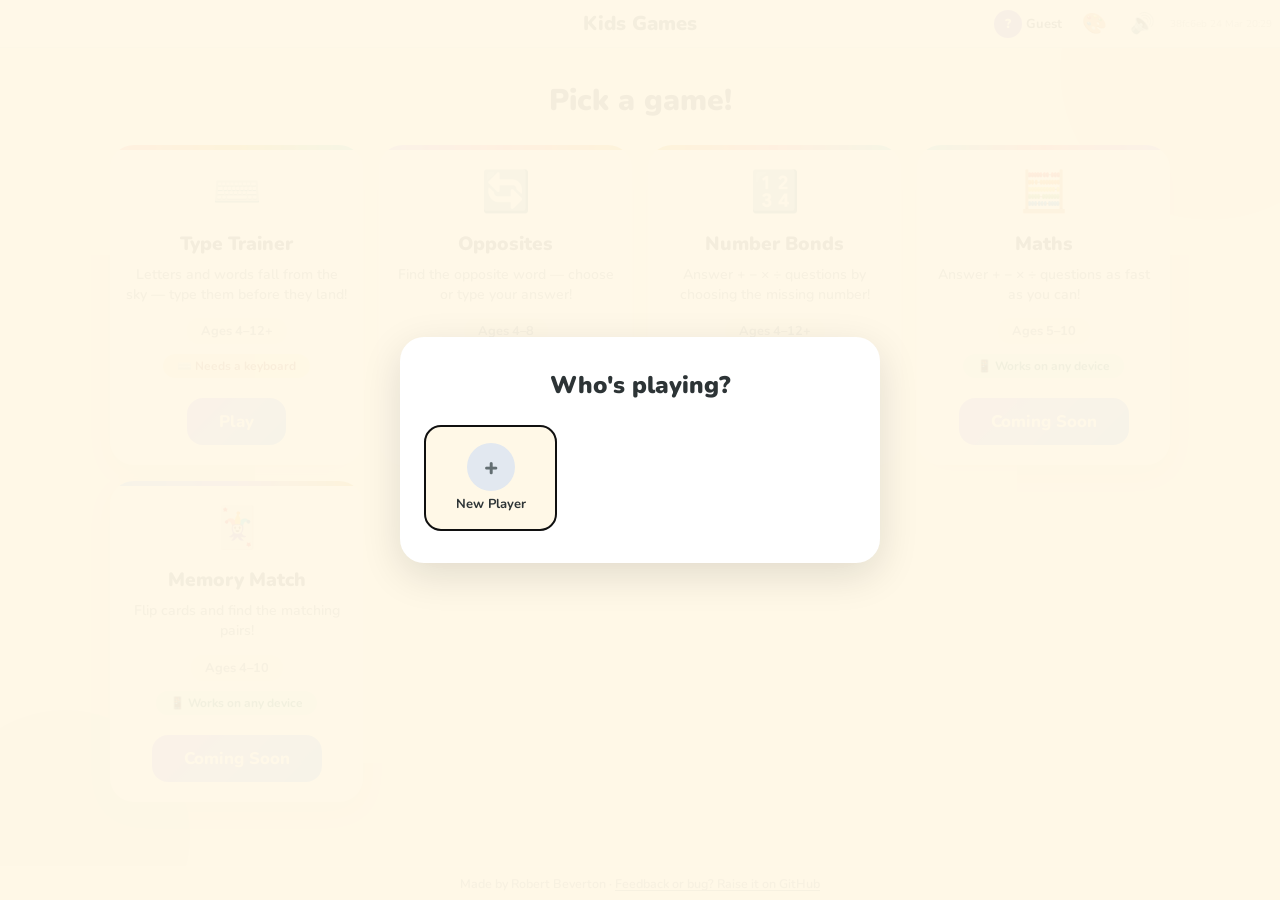
==== docs/index.html @ 6c016159 "fix(number-bonds): stretch game screen children to full width so question is centred" ====
<!DOCTYPE html>
<html lang="en" data-theme="colourful-light">
<head>
<meta charset="UTF-8">
<meta name="viewport" content="width=device-width, initial-scale=1.0">
<title>Kids Games</title>
<link rel="icon" href="data:image/svg+xml,<svg xmlns='http://www.w3.org/2000/svg' viewBox='0 0 100 100'><text y='.9em' font-size='90'>🎮</text></svg>">
<meta property="og:title" content="Kids Games">
<meta property="og:description" content="Fun, free, ad-free educational games for kids">
<meta property="og:type" content="website">
<link rel="preconnect" href="https://fonts.googleapis.com">
<link rel="preconnect" href="https://fonts.gstatic.com" crossorigin>
<link href="https://fonts.googleapis.com/css2?family=Nunito:wght@400;600;700;800;900&display=swap" rel="stylesheet">
<style>
/* shared/tokens.css — Design tokens for Kids Games hub
   Two themes: colourful-light, colourful-dark
   Set via data-theme attribute on <html> */

/* === Base Tokens (theme-agnostic) === */
:root {
  /* Typography */
  --font-family: 'Nunito', -apple-system, BlinkMacSystemFont, 'Segoe UI', Roboto, sans-serif;
  --font-mono: 'SF Mono', 'Cascadia Code', 'Consolas', monospace;

  /* Spacing scale */
  --space-xs: 4px;
  --space-sm: 8px;
  --space-md: 16px;
  --space-lg: 24px;
  --space-xl: 32px;
  --space-2xl: 48px;
  --space-3xl: 64px;  /* Oversized touch targets for young children */

  /* Border radius */
  --radius-sm: 4px;
  --radius-md: 8px;
  --radius-lg: 12px;
  --radius-xl: 16px;
  --radius-2xl: 24px;
  --radius-full: 9999px;

  /* Font sizes */
  --text-xs: 11px;   /* Admin/hint text only — not readable by ages 4-5 */
  --text-sm: 13px;   /* Secondary text — not reliable for pre-readers */
  --text-base: 16px;
  --text-lg: 20px;
  --text-xl: 24px;
  --text-2xl: 30px;
  --text-3xl: 36px;

  /* Transitions */
  --transition-fast: 150ms ease;
  --transition-normal: 300ms ease;

  /* === Usage Guide ===
     --bg:         Main page background
     --bg-surface: Elevated surfaces (cards, panels, modals)
     --bg-game:    Game play area (canvas container)
     --bg-overlay: Semi-transparent overlay behind modals

     Accent colours are for backgrounds, borders, and decorative fills.
     NOT safe as text colour on light themes — use --text-primary/secondary.
     On dark themes, all accents pass AA as text.
     Always pair colour feedback with animation/shape cues.

     --text-xs/--text-sm: Not readable by ages 4-5. Use --text-base+ for
     any content young children need to read.
  */

  /* TODO Phase 4: @media (prefers-contrast: more) overrides */

  /* Theme swatch colours — static, not theme-dependent (used by shell.css to preview each theme) */
  --swatch-colourful-light-bg: #FFF8E7;
  --swatch-colourful-light-border: #FF6B6B;
  --swatch-colourful-dark-bg: #1A1520;
  --swatch-colourful-dark-border: #C4A8FF;
}

/* === Colourful Light === */
:root[data-theme="colourful-light"] {
  /* Backgrounds */
  --bg: #FFF8E7;
  --bg-surface: #FFFFFF;
  --bg-game: #FFFFFF;
  --bg-overlay: rgba(255, 248, 231, 0.95);

  /* Text */
  --text-primary: #2D3436;
  --text-secondary: #636E72;
  --text-muted: #6E6E7E;       /* Darkened from #8A8A9A — 4.9:1 on white, 4.6:1 on cream */

  /* Borders */
  --border: #E2E8F0;
  --border-light: #EEEEEA;

  /* Shadows */
  --shadow: 0 8px 30px rgba(0,0,0,0.08);
  --shadow-lg: 0 12px 40px rgba(0,0,0,0.12);

  /* Accent colours — for backgrounds/borders/decorative use, NOT as text on light bg */
  --accent-primary: #FF6B6B;
  --accent-secondary: #4ECDC4;
  --accent-tertiary: #D4A300;   /* Darkened from #FFE66D — visible on cream (3.8:1) */
  --accent-purple: #A78BFA;
  --accent-warm: #FB923C;
  --accent-pink: #F472B6;
  --accent-blue: #60A5FA;

  /* Feedback */
  --success-bg: #D1FAE5;
  --success-text: #065F46;
  --error-bg: #FEE2E2;
  --error-text: #B91C1C;       /* Darkened from #DC2626 — 5.3:1 on error-bg */
  --warning-bg: #FEF3C7;
  --warning-text: #92400E;

  /* Buttons — MUST be solid colours, not gradients.
     Colourful gradient applied in component CSS via background: linear-gradient() */
  --btn-primary-bg: #7C5FE0;   /* Solid purple — used for border-color, outline, etc. */
  --btn-primary-text: #FFFFFF;  /* 4.8:1 on #7C5FE0 */
  --btn-primary-hover: #6A4FCC;
  --btn-secondary-bg: transparent;
  --btn-secondary-text: #2D3436;
  --btn-secondary-border: #E2E8F0;
  --btn-secondary-hover: #F5F5F0;

  /* HUD / Shell bar */
  --hud-bg: #FFFFFF;
  --hud-text: #2D3436;
  --hud-accent: #7C5FE0;       /* Darkened from #A78BFA — 4.6:1 on white */
}

/* === Colourful Dark === */
:root[data-theme="colourful-dark"] {
  /* Backgrounds */
  --bg: #1A1520;
  --bg-surface: #251E2C;
  --bg-game: #1A1520;
  --bg-overlay: rgba(26, 21, 32, 0.95);

  /* Text */
  --text-primary: #F0ECF4;
  --text-secondary: #BDB4C8;
  --text-muted: #9590A5;       /* Lightened from #8A8098 — 4.8:1 on surface */

  /* Borders */
  --border: #3A3244;
  --border-light: #2E2838;

  /* Shadows */
  --shadow: 0 8px 30px rgba(0,0,0,0.25);
  --shadow-lg: 0 12px 40px rgba(0,0,0,0.35);

  /* Accent colours (brighter for dark bg contrast) — all pass 7:1+ on dark bg */
  --accent-primary: #FF8A8A;
  --accent-secondary: #6EE7D8;
  --accent-tertiary: #F5DC78;   /* Slightly desaturated from #FFE66D — reduces halation */
  --accent-purple: #C4A8FF;
  --accent-warm: #FFB06A;
  --accent-pink: #F9A8D4;
  --accent-blue: #80B4FF;

  /* Feedback */
  --success-bg: rgba(52, 211, 153, 0.15);
  --success-text: #6EE7B7;
  --error-bg: rgba(255, 107, 107, 0.15);
  --error-text: #FF8A8A;
  --warning-bg: rgba(255, 230, 109, 0.15);
  --warning-text: #F5DC78;

  /* Buttons — solid colours only */
  --btn-primary-bg: #C4A8FF;
  --btn-primary-text: #1A1520;
  --btn-primary-hover: #A888EE;
  --btn-secondary-bg: transparent;
  --btn-secondary-text: #F0ECF4;
  --btn-secondary-border: #3A3244;
  --btn-secondary-hover: #2E2838;

  /* HUD / Shell bar */
  --hud-bg: #251E2C;
  --hud-text: #F0ECF4;
  --hud-accent: #C4A8FF;
}

/* === Reduced Motion === */
@media (prefers-reduced-motion: reduce) {
  *, *::before, *::after {
    animation: none !important;
    transition: none !important;
  }
}
/* shared/shell.css — Shell bar styles
   Uses kg- prefix on all class names to avoid conflicts with game CSS.
   All colours reference shared design tokens (var(--*)). */

/* Enforce [hidden] — author display rules (e.g. display:flex) override the
   user-agent's [hidden]{display:none}, so we must re-apply it explicitly. */
[hidden] { display: none !important; }

/* === Shell Bar === */
.kg-shell {
  position: fixed;
  top: 0;
  left: 0;
  right: 0;
  height: 48px;
  background: var(--hud-bg);
  border-bottom: 1px solid var(--border);
  display: flex;
  align-items: center;
  gap: var(--space-xs);
  padding: 0 var(--space-sm);
  z-index: 1000;
  font-family: var(--font-family);
}

/* Body offset — games/hub must add this so content isn't hidden under bar */
body {
  padding-top: 56px;
}

.kg-shell__btn {
  display: flex;
  align-items: center;
  gap: var(--space-xs);
  padding: var(--space-xs) var(--space-sm);
  min-height: 44px;
  min-width: 44px;
  background: none;
  border: none;
  border-radius: var(--radius-md);
  cursor: pointer;
  color: var(--hud-text);
  font-family: var(--font-family);
  font-size: var(--text-sm);
  font-weight: 700;
  transition: background var(--transition-fast);
  white-space: nowrap;
}

.kg-shell__btn:hover {
  background: var(--border);
}

.kg-shell__btn:focus-visible {
  outline: 2px solid var(--hud-accent);
  outline-offset: 2px;
}

.kg-shell__icon {
  font-size: var(--text-lg);
  line-height: 1;
}

.kg-shell__label {
  font-size: var(--text-sm);
  color: var(--hud-text);
}

.kg-shell__title {
  position: absolute;
  left: 50%;
  transform: translateX(-50%);
  font-size: var(--text-lg);
  font-weight: 900;
  color: var(--hud-text);
  white-space: nowrap;
  pointer-events: auto;
}

.kg-shell__home {
  text-decoration: none;
  border-radius: var(--radius-md);
  padding: 2px 8px;
  transition: background var(--transition-fast);
}

.kg-shell__home:hover {
  background: var(--border);
}

.kg-shell__spacer {
  flex: 1;
}

.kg-shell__version {
  font-size: 10px;
  font-family: var(--font-family);
  color: var(--hud-text);
  opacity: 0.35;
  white-space: nowrap;
  user-select: none;
}

.kg-shell__avatar {
  display: inline-flex;
  align-items: center;
  justify-content: center;
  width: 28px;
  height: 28px;
  border-radius: var(--radius-full);
  background: var(--hud-accent);
  color: var(--hud-bg);
  font-weight: 900;
  font-size: var(--text-sm);
}

/* === Games Dropdown === */
.kg-shell__games-wrap {
  position: relative;
}

.kg-games-dropdown {
  position: absolute;
  top: calc(100% + 4px);
  left: 0;
  background: var(--bg-surface);
  border: 1px solid var(--border);
  border-radius: var(--radius-lg);
  box-shadow: var(--shadow-lg);
  min-width: 180px;
  z-index: 1001;
  overflow: hidden;
}

.kg-game-link {
  display: flex;
  align-items: center;
  gap: var(--space-sm);
  padding: var(--space-sm) var(--space-md);
  color: var(--text-primary);
  text-decoration: none;
  font-family: var(--font-family);
  font-size: var(--text-base);
  font-weight: 700;
  transition: background var(--transition-fast);
  min-height: 44px;
}

.kg-game-link:hover {
  background: var(--border);
}

.kg-game-link__icon {
  font-size: var(--text-xl);
}

/* === Theme Dropdown === */
.kg-theme-dropdown {
  position: fixed;
  top: 52px;
  right: var(--space-sm);
  background: var(--bg-surface);
  border: 1px solid var(--border);
  border-radius: var(--radius-lg);
  box-shadow: var(--shadow-lg);
  min-width: 180px;
  z-index: 1001;
  overflow: hidden;
}

.kg-theme-option {
  display: flex;
  align-items: center;
  gap: var(--space-sm);
  width: 100%;
  padding: var(--space-sm) var(--space-md);
  background: none;
  border: none;
  cursor: pointer;
  color: var(--text-primary);
  font-family: var(--font-family);
  font-size: var(--text-base);
  font-weight: 700;
  text-align: left;
  transition: background var(--transition-fast);
  min-height: 44px;
}

.kg-theme-option:hover,
.kg-theme-option.active {
  background: var(--border);
}

.kg-theme-swatch {
  display: inline-block;
  width: 20px;
  height: 20px;
  border-radius: var(--radius-full);
  border: 2px solid var(--border);
  flex-shrink: 0;
}

.kg-theme-swatch--colourful-light { background: var(--swatch-colourful-light-bg); border-color: var(--swatch-colourful-light-border); }
.kg-theme-swatch--colourful-dark  { background: var(--swatch-colourful-dark-bg);  border-color: var(--swatch-colourful-dark-border); }

/* === Overlays === */
.kg-overlay {
  position: fixed;
  inset: 0;
  background: var(--bg-overlay);
  z-index: 1100;
  display: flex;
  align-items: center;
  justify-content: center;
  padding: var(--space-lg);
}

.kg-overlay__content {
  background: var(--bg-surface);
  border-radius: var(--radius-2xl);
  padding: var(--space-xl) var(--space-lg);
  box-shadow: var(--shadow-lg);
  width: 100%;
  max-width: 480px;
  max-height: calc(100vh - var(--space-2xl));
  overflow-y: auto;
}

.kg-overlay__heading {
  font-size: var(--text-xl);
  font-weight: 900;
  color: var(--text-primary);
  margin-bottom: var(--space-lg);
  text-align: center;
}

/* === Player Grid === */
.kg-player-grid {
  display: grid;
  grid-template-columns: repeat(auto-fill, minmax(120px, 1fr));
  gap: var(--space-md);
}

.kg-player-card {
  display: flex;
  flex-direction: column;
  align-items: center;
  gap: var(--space-xs);
  padding: var(--space-md) var(--space-sm);
  background: var(--bg);
  border: 2px solid var(--border);
  border-radius: var(--radius-xl);
  cursor: pointer;
  min-height: 44px;
  font-family: var(--font-family);
  transition: transform var(--transition-fast), box-shadow var(--transition-fast);
}

.kg-player-card:hover {
  transform: translateY(-2px);
  box-shadow: var(--shadow);
}

.kg-player-card--add {
  border-style: dashed;
  color: var(--text-secondary);
}

.kg-player-card__avatar {
  display: flex;
  align-items: center;
  justify-content: center;
  width: 48px;
  height: 48px;
  border-radius: var(--radius-full);
  background: var(--accent-purple);
  color: var(--bg-surface);
  font-size: var(--text-xl);
  font-weight: 900;
}

.kg-player-card--add .kg-player-card__avatar {
  background: var(--border);
  color: var(--text-secondary);
}

.kg-player-card__name {
  font-size: var(--text-sm);
  font-weight: 700;
  color: var(--text-primary);
  text-align: center;
  max-width: 100%;
  overflow: hidden;
  text-overflow: ellipsis;
  white-space: nowrap;
}

.kg-player-card__bracket {
  font-size: var(--text-xs);
  color: var(--text-muted);
}

/* === Add Player Form === */
.kg-form-label {
  display: block;
  font-size: var(--text-sm);
  font-weight: 700;
  color: var(--text-secondary);
  margin-bottom: var(--space-xs);
  font-family: var(--font-family);
}

.kg-form-input {
  display: block;
  width: 100%;
  padding: var(--space-sm) var(--space-md);
  border: 2px solid var(--border);
  border-radius: var(--radius-lg);
  font-family: var(--font-family);
  font-size: var(--text-base);
  font-weight: 600;
  color: var(--text-primary);
  background: var(--bg);
  margin-bottom: var(--space-md);
  box-sizing: border-box;
  min-height: 44px;
  transition: border-color var(--transition-fast);
}

.kg-form-input:focus {
  outline: none;
  border-color: var(--hud-accent);
}

.kg-form-fieldset {
  border: none;
  padding: 0;
  margin: 0 0 var(--space-md) 0;
}

.kg-age-toggle {
  display: flex;
  gap: var(--space-xs);
  margin-bottom: var(--space-md);
}

.kg-age-tab {
  flex: 1;
  padding: var(--space-xs) var(--space-sm);
  border: 2px solid var(--border);
  border-radius: var(--radius-lg);
  background: none;
  cursor: pointer;
  font-family: var(--font-family);
  font-size: var(--text-sm);
  font-weight: 700;
  color: var(--text-secondary);
  min-height: 44px;
  transition: all var(--transition-fast);
}

.kg-age-tab.active {
  background: var(--hud-accent);
  border-color: var(--hud-accent);
  color: var(--bg-surface);
}

.kg-form-field {
  margin-bottom: var(--space-sm);
}

.kg-form-actions {
  display: flex;
  gap: var(--space-sm);
  margin-top: var(--space-md);
}

/* === Buttons === */
.kg-btn {
  display: inline-flex;
  align-items: center;
  justify-content: center;
  padding: var(--space-sm) var(--space-lg);
  border-radius: var(--radius-xl);
  font-family: var(--font-family);
  font-size: var(--text-base);
  font-weight: 800;
  cursor: pointer;
  min-height: 48px;
  transition: all var(--transition-fast);
  border: 2px solid transparent;
}

.kg-btn--primary {
  background: var(--btn-primary-bg);
  color: var(--btn-primary-text);
  border-color: var(--btn-primary-bg);
  flex: 1;
}

.kg-btn--primary:hover:not(:disabled) {
  background: var(--btn-primary-hover);
  border-color: var(--btn-primary-hover);
}

.kg-btn--primary:disabled {
  opacity: 0.5;
  cursor: not-allowed;
}

.kg-btn--secondary {
  background: var(--btn-secondary-bg);
  color: var(--btn-secondary-text);
  border-color: var(--btn-secondary-border);
}

.kg-btn--secondary:hover {
  background: var(--btn-secondary-hover);
}

/* === Birthday nudge banner (Phase 4) === */
.kg-nudge-banner {
  width: 100%;
  margin-bottom: var(--space-sm);
  background: var(--warning-bg);
  border-radius: var(--radius-xl);
  padding: var(--space-sm) var(--space-md);
  display: flex;
  align-items: center;
  gap: var(--space-sm);
  font-family: var(--font-family);
  font-weight: 700;
  font-size: var(--text-sm);
  color: var(--text-primary);
  box-sizing: border-box;
}

.kg-nudge-banner__dismiss {
  background: none;
  border: none;
  cursor: pointer;
  font-size: var(--text-lg);
  color: var(--text-secondary);
  margin-left: auto;
  min-height: 44px;
  min-width: 44px;
  display: flex;
  align-items: center;
  justify-content: center;
}

/* === Responsive === */
@media (max-width: 540px) {
  .kg-shell__label {
    display: none;
  }
  .kg-shell__version {
    display: none;
  }
}

@media (max-width: 400px) {
  .kg-shell__title {
    display: none;
  }
  .kg-player-grid {
    grid-template-columns: repeat(2, 1fr);
  }
}
  * { margin: 0; padding: 0; box-sizing: border-box; }

  body {
    font-family: var(--font-family);
    background: var(--bg);
    min-height: 100vh;
    overflow-x: hidden;
    position: relative;
    padding-top: 56px;
  }

  /* Floating background shapes */
  body::before, body::after {
    content: '';
    position: fixed;
    border-radius: 50%;
    z-index: 0;
    opacity: 0.15;
    animation: floaty 8s ease-in-out infinite;
  }
  body::before {
    width: 300px; height: 300px;
    background: var(--accent-primary);
    top: -80px; right: -80px;
  }
  body::after {
    width: 250px; height: 250px;
    background: var(--accent-secondary);
    bottom: -60px; left: -60px;
    animation-delay: -4s;
  }

  @keyframes floaty {
    0%, 100% { transform: translate(0, 0) scale(1); }
    50% { transform: translate(15px, 20px) scale(1.05); }
  }

  .container {
    max-width: 1100px;
    margin: 0 auto;
    padding: 24px 20px 56px;
    position: relative;
    z-index: 1;
  }

  .games-grid {
    display: grid;
    grid-template-columns: repeat(auto-fit, minmax(220px, 1fr));
    gap: var(--space-md);
  }

  .game-card {
    background: var(--bg-surface);
    border-radius: var(--radius-2xl);
    padding: 20px 16px;
    box-shadow: var(--shadow);
    text-align: center;
    text-decoration: none;
    color: var(--text-primary);
    position: relative;
    overflow: hidden;
    transition: transform 0.25s, box-shadow 0.25s;
    display: flex;
    flex-direction: column;
    align-items: center;
    gap: 4px;
  }

  .game-card::before {
    content: '';
    position: absolute;
    top: 0; left: 0; right: 0;
    height: 5px;
  }

  .game-card:hover {
    transform: translateY(-6px);
    box-shadow: var(--shadow-lg);
  }

  .game-card:active {
    transform: translateY(-2px) scale(0.98);
  }

  .game-card.type-trainer::before {
    background: linear-gradient(90deg, var(--accent-primary), var(--accent-tertiary), var(--accent-secondary));
  }

  .game-card.opposites::before {
    background: linear-gradient(90deg, var(--accent-purple), var(--accent-primary), var(--accent-tertiary));
  }

  .game-card.number-bonds::before {
    background: linear-gradient(90deg, var(--accent-tertiary), var(--accent-primary), var(--accent-secondary));
  }

  .game-card.maths::before {
    background: linear-gradient(90deg, var(--accent-secondary), var(--accent-primary), var(--accent-purple));
  }

  .game-card.memory-match::before {
    background: linear-gradient(90deg, var(--accent-blue), var(--accent-purple), var(--accent-tertiary));
  }

  .game-card.coming-soon {
    opacity: 0.7;
    cursor: default;
    pointer-events: none;
  }

  .coming-soon-badge {
    display: inline-block;
    background: var(--bg);
    border-radius: var(--radius-lg);
    padding: 4px 14px;
    font-size: 0.8rem;
    font-weight: 700;
    color: var(--text-secondary);
    margin-bottom: 16px;
  }

  .game-icon {
    font-size: 2.5rem;
    margin-bottom: 8px;
    display: block;
  }

  .game-title {
    font-weight: 900;
    font-size: 1.2rem;
    margin-bottom: 4px;
  }

  .game-desc {
    font-size: 0.88rem;
    color: var(--text-secondary);
    font-weight: 600;
    margin-bottom: 10px;
    line-height: 1.4;
  }

  .game-badge {
    display: inline-block;
    background: var(--bg);
    border-radius: var(--radius-lg);
    padding: 4px 14px;
    font-size: 0.8rem;
    font-weight: 700;
    color: var(--text-secondary);
    margin-bottom: 6px;
  }

  .device-badge {
    display: inline-block;
    border-radius: var(--radius-lg);
    padding: 4px 14px;
    font-size: 0.75rem;
    font-weight: 700;
    margin-bottom: 16px;
  }

  .device-badge.any-device {
    background: var(--success-bg);
    color: var(--success-text);
  }

  .device-badge.keyboard-required {
    background: var(--warning-bg);
    color: var(--warning-text);
  }

  /* On touch-only devices, dim keyboard-required games and reorder grid */
  .touch-device .game-card.needs-keyboard {
    opacity: 0.55;
    order: 1;
  }
  .touch-device .game-card.needs-keyboard:hover {
    opacity: 0.8;
  }
  .touch-device .game-card:not(.needs-keyboard) {
    order: 0;
  }

  .play-btn {
    display: inline-block;
    background: linear-gradient(135deg, var(--accent-purple), var(--accent-blue));
    color: var(--btn-primary-text);
    border-radius: var(--radius-xl);
    padding: 12px 32px;
    font-family: var(--font-family);
    font-weight: 800;
    font-size: 1.05rem;
    transition: box-shadow 0.2s;
  }

  .game-card:hover .play-btn {
    box-shadow: 0 4px 15px rgba(167,139,250,0.3);
  }

  .kg-hub-welcome {
    font-size: var(--text-2xl);
    font-weight: 900;
    color: var(--text-primary);
    text-align: center;
    margin-bottom: var(--space-lg);
  }

  .hub-footer {
    position: fixed;
    bottom: 0; left: 0; right: 0;
    z-index: 10;
    text-align: center;
    padding: 8px 16px;
    font-size: 0.78rem;
    font-weight: 600;
    color: var(--text-secondary);
    background: var(--bg);
    border-top: 1px solid var(--bg-surface);
  }

  .hub-footer a {
    color: var(--text-secondary);
    text-decoration: underline;
    text-underline-offset: 2px;
  }

  .hub-footer a:hover { color: var(--text-primary); }

  @media (max-width: 480px) {
    .game-card { padding: 16px 12px; }
  }
</style>
</head>
<body data-page="hub">
<!-- Kids Games Shell Bar -->
<div id="kg-shell" class="kg-shell" role="banner">
  <!-- Games dropdown -->
  <div class="kg-shell__games-wrap">
    <button id="kg-games-btn" class="kg-shell__btn kg-shell__games-btn" aria-expanded="false" aria-controls="kg-games-dropdown">
      <span class="kg-shell__icon" aria-hidden="true">🎮</span>
      <span class="kg-shell__label">Games</span>
    </button>
    <div id="kg-games-dropdown" class="kg-games-dropdown" hidden>
      <!-- Populated by shell.js -->
    </div>
  </div>

  <!-- Page title — links home -->
  <a id="kg-page-title" class="kg-shell__title kg-shell__home" href="/kids-games/">Kids Games</a>

  <!-- Spacer -->
  <span class="kg-shell__spacer"></span>

  <!-- Player -->
  <button id="kg-player-btn" class="kg-shell__btn kg-shell__player-btn" aria-label="Switch player">
    <span id="kg-player-avatar" class="kg-shell__avatar">?</span>
    <span id="kg-player-name" class="kg-shell__label">Guest</span>
  </button>

  <!-- Theme picker -->
  <button id="kg-theme-btn" class="kg-shell__btn" aria-label="Change theme" aria-expanded="false" aria-controls="kg-theme-dropdown" title="Theme">
    <span id="kg-theme-icon" class="kg-shell__icon" aria-hidden="true">🎨</span>
  </button>

  <!-- Volume -->
  <button id="kg-volume-btn" class="kg-shell__btn" aria-label="Toggle sound" aria-pressed="false" title="Sound">
    <span id="kg-volume-icon" class="kg-shell__icon" aria-hidden="true">🔊</span>
  </button>

  <!-- Build version — injected by build.sh -->
  <span class="kg-shell__version" title="Build version">38fc6eb 24 Mar 20:29</span>
</div>

<!-- Player select overlay -->
<div id="kg-player-overlay" class="kg-overlay" hidden>
  <div class="kg-overlay__content kg-player-select" role="dialog" aria-labelledby="kg-player-heading">
    <h2 id="kg-player-heading" class="kg-overlay__heading">Who's playing?</h2>
    <div id="kg-player-grid" class="kg-player-grid">
      <!-- Player cards + "Add player" card populated by shell.js -->
    </div>
  </div>
</div>

<!-- Add player overlay -->
<div id="kg-addplayer-overlay" class="kg-overlay" hidden>
  <div class="kg-overlay__content kg-addplayer-form" role="dialog" aria-labelledby="kg-addplayer-heading">
    <h2 id="kg-addplayer-heading" class="kg-overlay__heading">New Player</h2>
    <form id="kg-addplayer-form">
      <label class="kg-form-label" for="kg-name-input">Name</label>
      <input id="kg-name-input" class="kg-form-input" type="text" maxlength="20" autocomplete="off" placeholder="Your name" required>

      <fieldset class="kg-form-fieldset">
        <legend class="kg-form-label">How old are you? (optional)</legend>
        <div class="kg-age-toggle" role="tablist">
          <button type="button" class="kg-age-tab active" data-mode="dob" role="tab" aria-selected="true">Date of birth</button>
          <button type="button" class="kg-age-tab" data-mode="age" role="tab" aria-selected="false">Age number</button>
        </div>

        <div id="kg-dob-field" class="kg-form-field" role="tabpanel">
          <label class="kg-form-label" for="kg-dob-input">Date of birth</label>
          <input id="kg-dob-input" class="kg-form-input" type="date">
        </div>

        <div id="kg-age-field" class="kg-form-field" role="tabpanel" hidden>
          <label class="kg-form-label" for="kg-age-input">Age</label>
          <input id="kg-age-input" class="kg-form-input" type="number" min="3" max="99">
        </div>
      </fieldset>

      <div class="kg-form-actions">
        <button type="submit" class="kg-btn kg-btn--primary" id="kg-addplayer-submit" disabled>Let's go!</button>
        <button type="button" class="kg-btn kg-btn--secondary" id="kg-addplayer-cancel">Back</button>
      </div>
    </form>
  </div>
</div>

<!-- Theme picker dropdown -->
<div id="kg-theme-dropdown" class="kg-theme-dropdown" hidden>
  <button class="kg-theme-option" data-theme="colourful-light">
    <span class="kg-theme-swatch kg-theme-swatch--colourful-light"></span>
    Light
  </button>
  <button class="kg-theme-option" data-theme="colourful-dark">
    <span class="kg-theme-swatch kg-theme-swatch--colourful-dark"></span>
    Dark
  </button>
</div>

<div class="container">
  <h1 id="kg-hub-welcome" class="kg-hub-welcome">Pick a game!</h1>

  <div class="games-grid">
    <a href="type-trainer.html" class="game-card type-trainer needs-keyboard">
      <span class="game-icon">⌨️</span>
      <div class="game-title">Type Trainer</div>
      <div class="game-desc">Letters and words fall from the sky — type them before they land!</div>
      <div class="game-badge">Ages 4–12+</div>
      <div class="device-badge keyboard-required">⌨️ Needs a keyboard</div>
      <span class="play-btn">Play</span>
    </a>

    <a href="opposites.html" class="game-card opposites">
      <span class="game-icon">🔄</span>
      <div class="game-title">Opposites</div>
      <div class="game-desc">Find the opposite word — choose or type your answer!</div>
      <div class="game-badge">Ages 4–8</div>
      <div class="device-badge any-device">📱 Works on any device</div>
      <span class="play-btn">Play</span>
    </a>

    <a href="number-bonds.html" class="game-card number-bonds">
      <span class="game-icon">🔢</span>
      <div class="game-title">Number Bonds</div>
      <div class="game-desc">Answer + − × ÷ questions by choosing the missing number!</div>
      <div class="game-badge">Ages 4–12+</div>
      <div class="device-badge any-device">📱 Works on any device</div>
      <span class="play-btn">Play</span>
    </a>

    <a href="maths.html" class="game-card maths">
      <span class="game-icon">🧮</span>
      <div class="game-title">Maths</div>
      <div class="game-desc">Answer + − × ÷ questions as fast as you can!</div>
      <div class="game-badge">Ages 5–10</div>
      <div class="device-badge any-device">📱 Works on any device</div>
      <span class="play-btn">Coming Soon</span>
    </a>

    <a href="memory-match.html" class="game-card memory-match">
      <span class="game-icon">🃏</span>
      <div class="game-title">Memory Match</div>
      <div class="game-desc">Flip cards and find the matching pairs!</div>
      <div class="game-badge">Ages 4–10</div>
      <div class="device-badge any-device">📱 Works on any device</div>
      <span class="play-btn">Coming Soon</span>
    </a>
  </div>
</div>

<footer class="hub-footer">
  Made by Robert Beverton &middot; <a href="https://github.com/RobertBeverton/kids-games/issues/new" target="_blank" rel="noopener">Feedback or bug? Raise it on GitHub</a>
</footer>

  <script>
(function() { 'use strict';
// shared/storage.js — Player profiles and namespaced game data
// NOTE: This file is concatenated INSIDE the shell IIFE by the build script.
// Do NOT wrap in its own IIFE.

const STORAGE_PREFIX = 'kidsgames_';
const PLAYERS_KEY = STORAGE_PREFIX + 'players';
const ACTIVE_KEY = STORAGE_PREFIX + 'activePlayer';

function _read(key) {
  try {
    const raw = localStorage.getItem(key);
    return raw === null ? null : JSON.parse(raw);
  } catch (e) {
    console.error('KidsGames: corrupt data for key', key, e);
    return null;
  }
}

function _write(key, val) {
  try {
    localStorage.setItem(key, JSON.stringify(val));
    return true;
  } catch (e) {
    console.error('KidsGames: storage write failed', key, e);
    return false;
  }
}

// Sanitise player names: letters/numbers/spaces/hyphens/apostrophes, max 20 chars
function sanitiseName(name) {
  return name.replace(/[^\p{L}\p{N} '\-]/gu, '').trim().slice(0, 20);
}

// Escape HTML to prevent injection when inserting into innerHTML
function escapeHtml(str) {
  const el = document.createElement('span');
  el.textContent = str;
  return el.innerHTML;
}

function getAllPlayers() {
  return _read(PLAYERS_KEY) || {};
}

function getPlayer(name) {
  const players = getAllPlayers();
  return players[name] || null;
}

function createPlayer(name, { dob, manualAge }) {
  name = sanitiseName(name);
  if (!name) return false;
  const players = getAllPlayers();
  if (players[name]) return false; // already exists
  players[name] = {
    name: name,
    dob: dob || null,
    manualAge: dob ? null : (manualAge || null),
    theme: getDefaultTheme(),
    createdAt: new Date().toISOString().slice(0, 10)
  };
  // Return the sanitised name on success so callers can look up the right key
  return _write(PLAYERS_KEY, players) ? name : false;
}

function savePlayer(name, data) {
  const players = getAllPlayers();
  if (!players[name]) return;
  players[name] = { ...players[name], ...data };
  _write(PLAYERS_KEY, players);
}

function deletePlayer(name) {
  const players = getAllPlayers();
  delete players[name];
  _write(PLAYERS_KEY, players);
  // Clean up game-specific data — match exact suffix pattern
  const suffix = '_' + name;
  try {
    Object.keys(localStorage).forEach(k => {
      if (k.startsWith(STORAGE_PREFIX) && k.endsWith(suffix) && k !== PLAYERS_KEY && k !== ACTIVE_KEY) {
        localStorage.removeItem(k);
      }
    });
  } catch (e) {
    console.error('KidsGames: failed to clean up game data for player', name, e);
  }
}

function getActivePlayer() {
  const name = _read(ACTIVE_KEY);
  return name ? getPlayer(name) : null;
}

function setActivePlayer(name) {
  _write(ACTIVE_KEY, name);
}

function getAgeBracket(player) {
  const age = getAge(player);
  if (age === null) return '6-8'; // fallback
  if (age <= 5) return '4-5';
  if (age <= 8) return '6-8';
  if (age <= 12) return '9-12';
  return '13+';
}

function getAge(player) {
  if (player.dob) {
    const today = new Date();
    const birth = new Date(player.dob);
    let age = today.getFullYear() - birth.getFullYear();
    const monthDiff = today.getMonth() - birth.getMonth();
    if (monthDiff < 0 || (monthDiff === 0 && today.getDate() < birth.getDate())) age--;
    return age;
  }
  return player.manualAge || null;
}

function getDefaultTheme() {
  return window.matchMedia && window.matchMedia('(prefers-color-scheme: dark)').matches
    ? 'colourful-dark' : 'colourful-light';
}

// Game-specific data
function loadGameData(gameId) {
  const player = getActivePlayer();
  if (!player) return {};
  return _read(STORAGE_PREFIX + gameId + '_' + player.name) || {};
}

function saveGameData(gameId, data) {
  const player = getActivePlayer();
  if (!player) return;
  _write(STORAGE_PREFIX + gameId + '_' + player.name, data);
}
// shared/shell.js — Shell bar logic
// NOTE: The build script wraps storage.js + shell.js together in a single IIFE.
// Storage functions (getPlayer, savePlayer, etc.) are available here without import.




  // --- Expose public API ---
  const _playerChangeListeners = [];

  window.KidsGames = {
    get player() {
      const p = getActivePlayer();
      if (!p) return null;
      return { name: p.name, ageBracket: getAgeBracket(p), theme: p.theme };
    },
    get muted() { return muted; },
    loadGameData: loadGameData,
    saveGameData: saveGameData,
    onPlayerChange(fn) { _playerChangeListeners.push(fn); },
  };

  function _notifyPlayerChange() {
    const ctx = window.KidsGames.player;
    _playerChangeListeners.forEach(fn => { try { fn(ctx); } catch(e) { console.error(e); } });
  }

  // --- Games list — update when adding new games ---
  const GAMES = [
    { id: 'type-trainer',  title: 'Type Trainer',  icon: '⌨️',  url: 'type-trainer.html',  needsKeyboard: true  },
    { id: 'opposites',     title: 'Opposites',      icon: '🔄',  url: 'opposites.html',     needsKeyboard: false },
    { id: 'number-bonds',  title: 'Number Bonds',   icon: '🔢',  url: 'number-bonds.html',  needsKeyboard: false },
  ];

  // --- Volume state ---
  let muted = false;

  // --- Migration helpers ---

  function bracketToAge(bracket) {
    const map = { '4-5': 5, '6-8': 7, '9-12': 10, 'Adult': 18, '13+': 18 };
    return map[bracket] || 7;
  }

  function migrateTypeTrainerData() {
    // Only run once
    if (localStorage.getItem('kidsgames_migrated_typetrainer')) return;

    let oldPlayers;
    try {
      oldPlayers = JSON.parse(localStorage.getItem('players') || 'null');
    } catch (e) {
      console.error('KidsGames: corrupt old player data, skipping migration', e);
      localStorage.setItem('kidsgames_migrated_typetrainer', 'true');
      return;
    }

    if (!oldPlayers || !oldPlayers.players) {
      localStorage.setItem('kidsgames_migrated_typetrainer', 'true');
      return;
    }

    // Migrate each player profile
    Object.entries(oldPlayers.players).forEach(([name, data]) => {
      if (!getPlayer(name)) {
        const theme = data.settings && data.settings.theme ? data.settings.theme : 'colourful-light';
        const themeMap = { 'light': 'colourful-light', 'dark': 'colourful-dark', 'clean-light': 'colourful-light', 'clean-dark': 'colourful-dark', 'colourful-light': 'colourful-light', 'colourful-dark': 'colourful-dark' };
        createPlayer(name, { dob: null, manualAge: bracketToAge(data.ageBracket) });
        savePlayer(name, { theme: themeMap[theme] || theme });
      }
      // Migrate game-specific data
      const key = STORAGE_PREFIX + 'typetrainer_' + name;
      _write(key, {
        highScore: data.highScore || 0,
        highestStage: data.highestStage || 0,
        totalGamesPlayed: data.totalGamesPlayed || 0,
        stats: data.stats || {},
        speedPreference: (data.settings && data.settings.speedPreference) || 1.8,
      });
    });

    // Set active player from old data
    const lastPlayer = localStorage.getItem('typingGame_lastPlayer');
    if (lastPlayer && getPlayer(lastPlayer)) {
      setActivePlayer(lastPlayer);
    }

    // Clean up old keys (only if migration succeeded)
    const newPlayers = getAllPlayers();
    if (Object.keys(newPlayers).length > 0) {
      localStorage.removeItem('players');
      localStorage.removeItem('currentPlayer');
      localStorage.removeItem('typingGame_theme');
      localStorage.removeItem('typingGame_lastPlayer');
    } else {
      console.error('KidsGames: migration wrote no players — keeping old keys as backup');
    }
    localStorage.setItem('kidsgames_migrated_typetrainer', 'true');
  }

  // --- Form helpers ---
  function _resetAddPlayerForm() {
    const nameInput = document.getElementById('kg-name-input');
    nameInput.value = '';
    nameInput.disabled = false;
    document.getElementById('kg-dob-input').value = '';
    document.getElementById('kg-age-input').value = '';
    document.getElementById('kg-addplayer-submit').disabled = true;
    document.getElementById('kg-addplayer-heading').textContent = 'New Player';
    // Reset to DoB tab
    document.querySelectorAll('.kg-age-tab').forEach(tab => {
      const isDob = tab.dataset.mode === 'dob';
      tab.classList.toggle('active', isDob);
      tab.setAttribute('aria-selected', isDob ? 'true' : 'false');
    });
    document.getElementById('kg-dob-field').hidden = false;
    document.getElementById('kg-age-field').hidden = true;
  }

  function _cancelAgeUpdate() {
    const form = document.getElementById('kg-addplayer-form');
    if (form._ageUpdateHandler) {
      form.removeEventListener('submit', form._ageUpdateHandler);
      form._ageUpdateHandler = null;
    }
    _resetAddPlayerForm();
  }

  // --- Age update (from nudge banner) ---
  function showAgeUpdate(player) {
    const addOverlay = document.getElementById('kg-addplayer-overlay');
    const playerOverlay = document.getElementById('kg-player-overlay');
    _cancelAgeUpdate(); // clean up any stale handler and reset form state
    document.getElementById('kg-addplayer-heading').textContent = 'Update age for ' + escapeHtml(player.name);
    const nameInput = document.getElementById('kg-name-input');
    nameInput.value = player.name;
    nameInput.disabled = true;
    document.getElementById('kg-addplayer-submit').disabled = false;
    playerOverlay.hidden = true;
    addOverlay.hidden = false;

    const form = document.getElementById('kg-addplayer-form');
    function handler(e) {
      e.preventDefault();
      const dob = document.getElementById('kg-dob-input').value || null;
      const manualAge = document.getElementById('kg-age-input').value
        ? parseInt(document.getElementById('kg-age-input').value) : null;
      savePlayer(player.name, {
        dob: dob || player.dob,
        manualAge: dob ? null : (manualAge || player.manualAge),
        lastAgeNudge: new Date().toISOString().slice(0, 10),
      });
      addOverlay.hidden = true;
      _cancelAgeUpdate();
      showPlayerSelect();
    }
    form._ageUpdateHandler = handler;
    form.addEventListener('submit', handler);
  }

  // --- OS colour scheme detection ---
  function applyOSThemePreference() {
    // Only applies if no active player (first visit or guest)
    if (getActivePlayer()) return;
    // Default to colourful-light for both light and no-preference
    const prefersDark = window.matchMedia('(prefers-color-scheme: dark)').matches;
    const theme = prefersDark ? 'colourful-dark' : 'colourful-light';
    document.documentElement.setAttribute('data-theme', theme);
  }

  // --- Init ---
  let _initialized = false;  // guard against double-invocation

  function initShell() {
    if (_initialized) return;
    _initialized = true;

    applyOSThemePreference();

    // Migrate old type trainer data (only runs once, only on type-trainer page)
    if (document.body.dataset.page === 'type-trainer') {
      migrateTypeTrainerData();
    }

    renderGamesDropdown();

    // Restrict DoB input to today (prevents negative ages from future dates)
    const dobInput = document.getElementById('kg-dob-input');
    if (dobInput) dobInput.max = new Date().toISOString().slice(0, 10);

    // Hide games dropdown button on the hub (hub IS the games list)
    if (document.body.dataset.page === 'hub') {
      document.getElementById('kg-games-btn').hidden = true;
    }

    const activePlayer = getActivePlayer();
    if (!activePlayer) {
      showPlayerSelect();
    } else {
      applyPlayer(activePlayer);
    }
    bindEvents();
  }

  // --- Player selection ---
  function getPlayersDueForNudge(players) {
    return Object.values(players).filter(p => {
      if (getAge(p) === null) return false;
      // Don't show if dismissed less than 7 days ago
      const lastSeen = p.lastAgeNudgeSeen || '2000-01-01';
      const daysSinceSeen = (Date.now() - new Date(lastSeen).getTime()) / 86400000;
      if (daysSinceSeen < 7) return false;
      // Show if it's been at least a year since last nudge
      const lastNudge = p.lastAgeNudge || p.createdAt;
      const daysSinceNudge = (Date.now() - new Date(lastNudge).getTime()) / 86400000;
      return daysSinceNudge >= 365;
    });
  }

  function showPlayerSelect() {
    const overlay = document.getElementById('kg-player-overlay');
    const grid = document.getElementById('kg-player-grid');
    const players = getAllPlayers();

    let html = '';
    Object.values(players).forEach(p => {
      const safeName = escapeHtml(p.name);
      const initial = escapeHtml(p.name.charAt(0).toUpperCase());
      const bracket = getAgeBracket(p);
      html += `
        <button class="kg-player-card" data-player="${p.name}">
          <span class="kg-player-card__avatar">${initial}</span>
          <span class="kg-player-card__name">${safeName}</span>
          <span class="kg-player-card__bracket">${bracket}</span>
        </button>`;
    });
    html += `
      <button class="kg-player-card kg-player-card--add" id="kg-add-player-btn" aria-label="Add new player">
        <span class="kg-player-card__avatar">+</span>
        <span class="kg-player-card__name">New Player</span>
      </button>`;

    const dueForNudge = getPlayersDueForNudge(players);
    const overlayContent = overlay.querySelector('.kg-overlay__content');
    // Remove any existing nudge banner
    const existingNudge = overlayContent.querySelector('.kg-nudge-banner');
    if (existingNudge) existingNudge.remove();

    if (dueForNudge.length > 0) {
      const names = dueForNudge.map(p => escapeHtml(p.name)).join(', ');
      const banner = document.createElement('div');
      banner.className = 'kg-nudge-banner';
      banner.innerHTML = `
        <span class="kg-nudge-banner__icon" aria-hidden="true">🎂</span>
        <span class="kg-nudge-banner__text">Time to check ages for ${names}!</span>
        <button class="kg-btn kg-btn--secondary kg-nudge-banner__btn" id="kg-nudge-update">Update ages</button>
        <button class="kg-nudge-banner__dismiss" aria-label="Dismiss age reminder">✕</button>
      `;
      overlayContent.insertBefore(banner, overlayContent.querySelector('.kg-overlay__heading').nextSibling);
    }

    grid.innerHTML = html;
    overlay.hidden = false;
    const firstCard = grid.querySelector('.kg-player-card');
    if (firstCard) firstCard.focus();

    if (dueForNudge.length > 0) {
      document.getElementById('kg-nudge-update')?.addEventListener('click', () => {
        showAgeUpdate(dueForNudge[0]);
      });
      overlayContent.querySelector('.kg-nudge-banner__dismiss')?.addEventListener('click', () => {
        dueForNudge.forEach(p => {
          savePlayer(p.name, { lastAgeNudgeSeen: new Date().toISOString().slice(0, 10) });
        });
        overlayContent.querySelector('.kg-nudge-banner')?.remove();
      });
    }
  }

  function applyPlayer(player) {
    setActivePlayer(player.name);
    // Migrate any clean theme stored before the theme reduction
    let theme = player.theme;
    if (theme === 'clean-light' || !theme) theme = 'colourful-light';
    else if (theme === 'clean-dark') theme = 'colourful-dark';
    if (theme !== player.theme) savePlayer(player.name, { theme });
    document.getElementById('kg-player-avatar').textContent = player.name.charAt(0).toUpperCase();
    document.getElementById('kg-player-name').textContent = player.name;
    document.documentElement.setAttribute('data-theme', theme);
    document.getElementById('kg-player-overlay').hidden = true;
    _notifyPlayerChange();
  }

  // --- Theme picker ---
  function setTheme(theme) {
    document.documentElement.setAttribute('data-theme', theme);
    const player = getActivePlayer();
    if (player) {
      savePlayer(player.name, { theme });
    }
  }

  function toggleThemeDropdown() {
    const dd = document.getElementById('kg-theme-dropdown');
    const btn = document.getElementById('kg-theme-btn');
    dd.hidden = !dd.hidden;
    btn.setAttribute('aria-expanded', !dd.hidden);
    if (!dd.hidden) {
      // Highlight current theme
      const current = document.documentElement.getAttribute('data-theme');
      dd.querySelectorAll('.kg-theme-option').forEach(b => {
        b.classList.toggle('active', b.dataset.theme === current);
      });
    }
  }

  // --- Games dropdown ---
  function renderGamesDropdown() {
    const dd = document.getElementById('kg-games-dropdown');
    dd.innerHTML = GAMES.map(g => `
      <a href="${g.url}" class="kg-game-link${g.needsKeyboard ? ' kg-needs-keyboard' : ''}">
        <span class="kg-game-link__icon">${g.icon}</span>
        <span class="kg-game-link__title">${escapeHtml(g.title)}</span>
      </a>
    `).join('');
  }

  // --- Volume ---
  function toggleMute() {
    muted = !muted;
    document.getElementById('kg-volume-icon').textContent = muted ? '🔇' : '🔊';
    document.getElementById('kg-volume-btn').setAttribute('aria-pressed', muted);
  }

  // --- Event binding ---
  function bindEvents() {
    // Games dropdown
    document.getElementById('kg-games-btn').addEventListener('click', () => {
      const dd = document.getElementById('kg-games-dropdown');
      const btn = document.getElementById('kg-games-btn');
      dd.hidden = !dd.hidden;
      btn.setAttribute('aria-expanded', !dd.hidden);
    });

    // Player button
    document.getElementById('kg-player-btn').addEventListener('click', showPlayerSelect);

    // Player card selection (delegated)
    document.getElementById('kg-player-grid').addEventListener('click', (e) => {
      const card = e.target.closest('.kg-player-card');
      if (!card) return;
      if (card.id === 'kg-add-player-btn') {
        document.getElementById('kg-player-overlay').hidden = true;
        _resetAddPlayerForm();
        document.getElementById('kg-addplayer-overlay').hidden = false;
        document.getElementById('kg-name-input').focus();
        return;
      }
      const name = card.dataset.player;
      const player = getPlayer(name);
      if (player) applyPlayer(player);
    });

    // Add player form
    document.getElementById('kg-addplayer-form').addEventListener('submit', (e) => {
      e.preventDefault();
      const name = document.getElementById('kg-name-input').value.trim();
      const dobInput = document.getElementById('kg-dob-input');
      const ageInput = document.getElementById('kg-age-input');
      const dob = dobInput.value || null;
      const manualAge = ageInput.value ? parseInt(ageInput.value) : null;

      if (!name) return;
      const created = createPlayer(name, { dob, manualAge });
      if (created) {
        const player = getPlayer(created);
        document.getElementById('kg-addplayer-overlay').hidden = true;
        _resetAddPlayerForm();
        applyPlayer(player);
      }
    });

    // Add player cancel
    document.getElementById('kg-addplayer-cancel').addEventListener('click', () => {
      document.getElementById('kg-addplayer-overlay').hidden = true;
      _cancelAgeUpdate();
      showPlayerSelect();
    });

    // Age toggle (dob vs manual)
    document.querySelectorAll('.kg-age-tab').forEach(tab => {
      tab.addEventListener('click', () => {
        document.querySelectorAll('.kg-age-tab').forEach(t => {
          t.classList.remove('active');
          t.setAttribute('aria-selected', 'false');
        });
        tab.classList.add('active');
        tab.setAttribute('aria-selected', 'true');
        const mode = tab.dataset.mode;
        document.getElementById('kg-dob-field').hidden = mode !== 'dob';
        document.getElementById('kg-age-field').hidden = mode !== 'age';
      });
    });

    // Enable submit when name is entered
    document.getElementById('kg-name-input').addEventListener('input', (e) => {
      document.getElementById('kg-addplayer-submit').disabled = !e.target.value.trim();
    });

    // Theme picker
    document.getElementById('kg-theme-btn').addEventListener('click', toggleThemeDropdown);
    document.getElementById('kg-theme-dropdown').addEventListener('click', (e) => {
      const option = e.target.closest('.kg-theme-option');
      if (!option) return;
      setTheme(option.dataset.theme);
      document.getElementById('kg-theme-dropdown').hidden = true;
      document.getElementById('kg-theme-btn').setAttribute('aria-expanded', 'false');
    });

    // Volume
    document.getElementById('kg-volume-btn').addEventListener('click', toggleMute);

    // Keyboard: Escape closes overlays/dropdowns, Tab traps focus in overlays
    document.addEventListener('keydown', (e) => {
      if (e.key === 'Escape') {
        const playerOverlay = document.getElementById('kg-player-overlay');
        const addOverlay = document.getElementById('kg-addplayer-overlay');
        const gamesDD = document.getElementById('kg-games-dropdown');
        const themeDD = document.getElementById('kg-theme-dropdown');

        if (!themeDD.hidden) {
          themeDD.hidden = true;
          document.getElementById('kg-theme-btn').setAttribute('aria-expanded', 'false');
          return;
        }
        if (!gamesDD.hidden) {
          gamesDD.hidden = true;
          document.getElementById('kg-games-btn').setAttribute('aria-expanded', 'false');
          return;
        }
        if (!addOverlay.hidden) { addOverlay.hidden = true; _cancelAgeUpdate(); showPlayerSelect(); return; }
        // Player overlay: only close if there's an active player (can't dismiss on first visit)
        if (!playerOverlay.hidden && getActivePlayer()) { playerOverlay.hidden = true; return; }
      }

      if (e.key === 'Tab') {
        const openOverlay = document.querySelector('.kg-overlay:not([hidden])');
        if (!openOverlay) return;
        const focusable = openOverlay.querySelectorAll('button:not([disabled]), input, select, textarea, a[href], [tabindex]:not([tabindex="-1"])');
        if (!focusable.length) return;
        const first = focusable[0];
        const last = focusable[focusable.length - 1];
        if (e.shiftKey && document.activeElement === first) {
          e.preventDefault(); last.focus();
        } else if (!e.shiftKey && document.activeElement === last) {
          e.preventDefault(); first.focus();
        }
      }
    });

    // Lock body scroll when overlay is open
    const scrollObserver = new MutationObserver(() => {
      const anyOpen = document.querySelector('.kg-overlay:not([hidden])');
      document.body.style.overflow = anyOpen ? 'hidden' : '';
    });
    document.querySelectorAll('.kg-overlay').forEach(o => {
      scrollObserver.observe(o, { attributes: true, attributeFilter: ['hidden'] });
    });

    // Close dropdowns on outside click
    document.addEventListener('click', (e) => {
      if (!e.target.closest('.kg-shell__games-wrap')) {
        document.getElementById('kg-games-dropdown').hidden = true;
        document.getElementById('kg-games-btn').setAttribute('aria-expanded', 'false');
      }
      if (!e.target.closest('#kg-theme-btn') && !e.target.closest('.kg-theme-dropdown')) {
        document.getElementById('kg-theme-dropdown').hidden = true;
        document.getElementById('kg-theme-btn').setAttribute('aria-expanded', 'false');
      }
    });

    // OS colour scheme: auto-switch theme when no player is logged in
    window.matchMedia('(prefers-color-scheme: dark)').addEventListener('change', (e) => {
      // Only auto-switch if no player has explicitly chosen a theme
      if (getActivePlayer()) return;
      const theme = e.matches ? 'colourful-dark' : 'colourful-light';
      document.documentElement.setAttribute('data-theme', theme);
    });
  }

  // --- Init on DOM ready ---
  if (document.readyState === 'loading') {
    document.addEventListener('DOMContentLoaded', initShell);
  } else {
    initShell();
  }

})();
  </script>
</body>
</html>
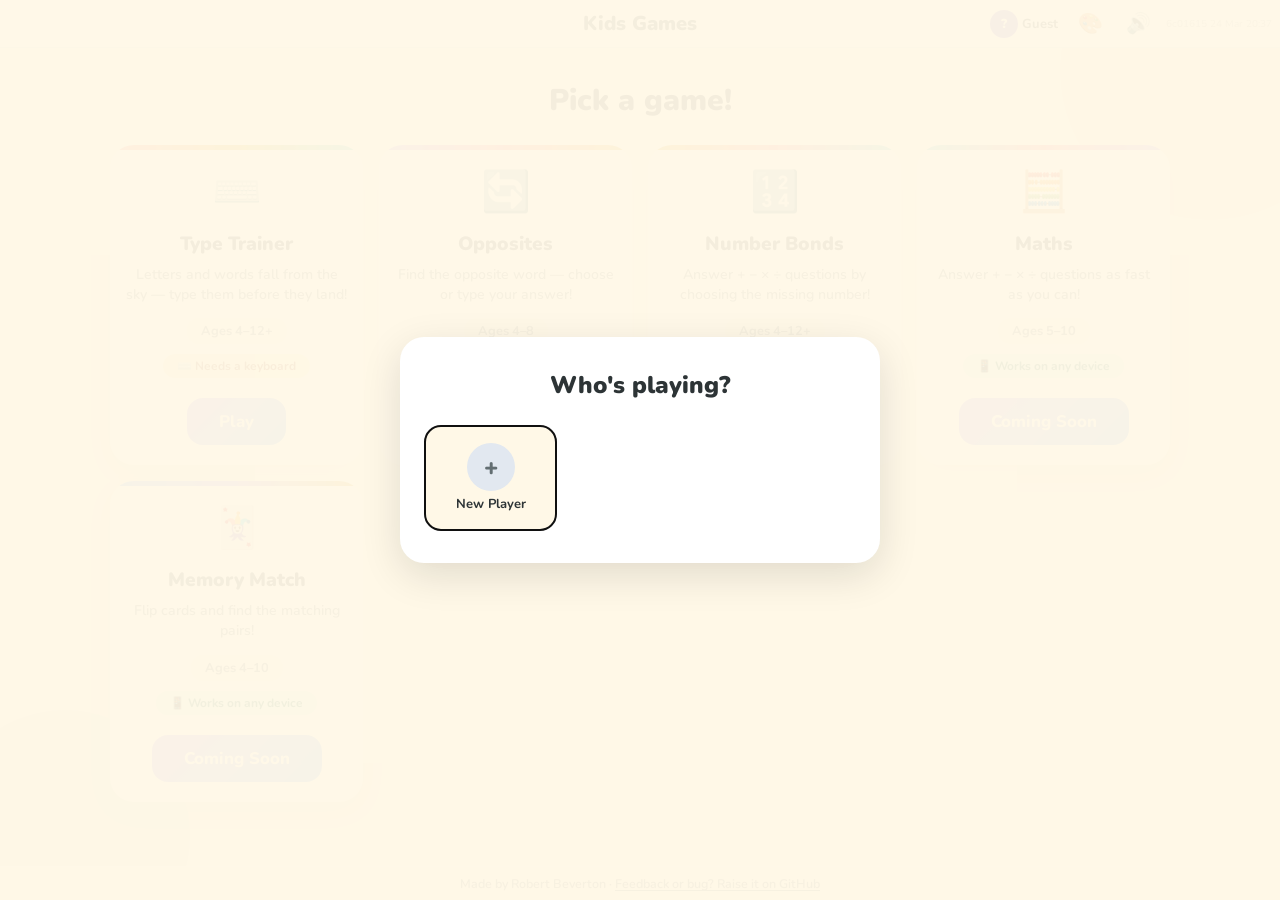
==== commit 2b9b383f: "fix(number-bonds): group question and choices as centred unit on game screen" ====
--- a/docs/index.html
+++ b/docs/index.html
@@ -929,7 +929,7 @@
   </button>
 
   <!-- Build version — injected by build.sh -->
-  <span class="kg-shell__version" title="Build version">38fc6eb 24 Mar 20:29</span>
+  <span class="kg-shell__version" title="Build version">6c01615 24 Mar 20:37</span>
 </div>
 
 <!-- Player select overlay -->
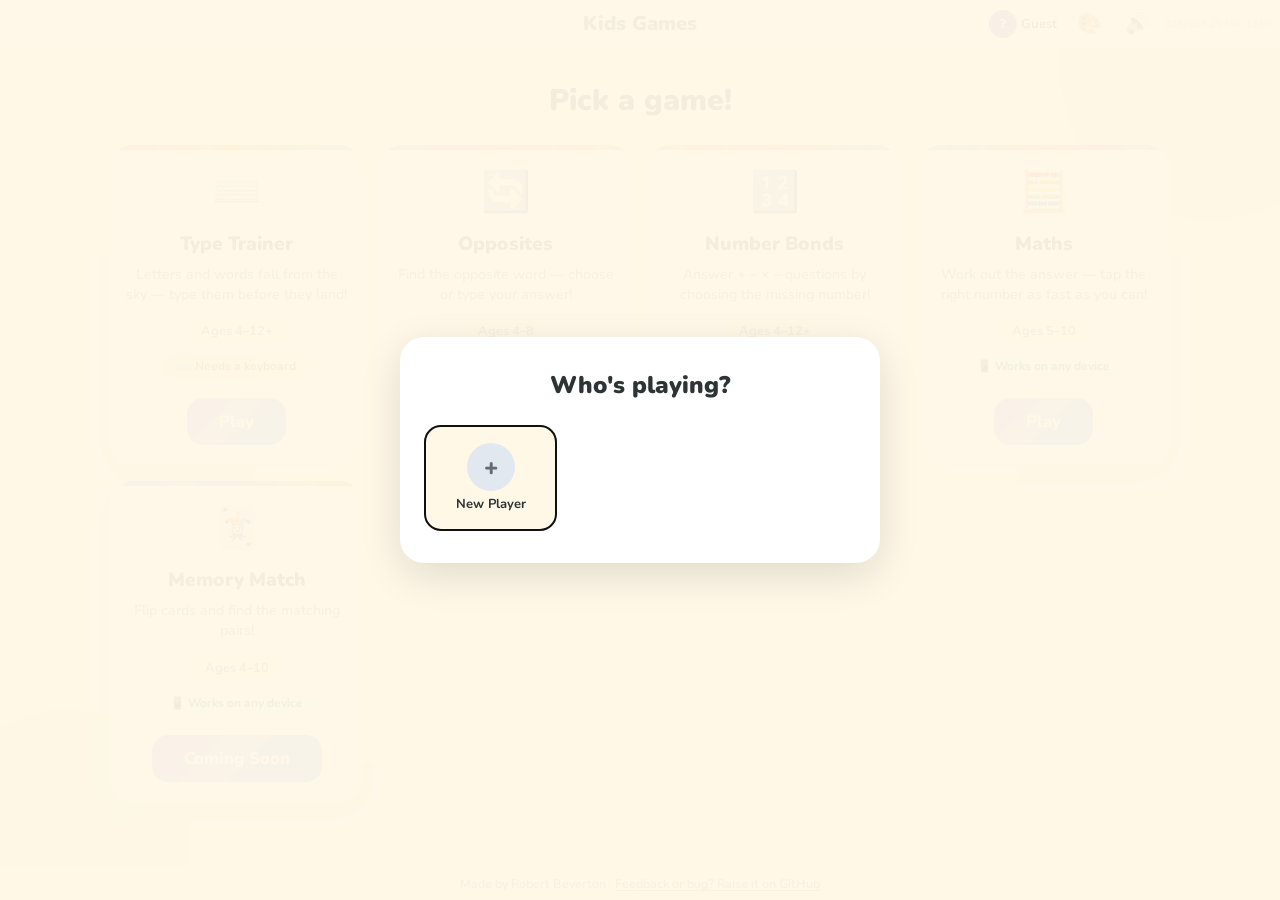
==== commit 44932032: "build: inline Maths JS in build pipeline, rebuild docs Add dedicated Maths inline step to build.sh (" ====
--- a/docs/index.html
+++ b/docs/index.html
@@ -929,7 +929,7 @@
   </button>
 
   <!-- Build version — injected by build.sh -->
-  <span class="kg-shell__version" title="Build version">6c01615 24 Mar 20:37</span>
+  <span class="kg-shell__version" title="Build version">0237b15 25 Mar 13:07</span>
 </div>
 
 <!-- Player select overlay -->
@@ -1022,10 +1022,10 @@
     <a href="maths.html" class="game-card maths">
       <span class="game-icon">🧮</span>
       <div class="game-title">Maths</div>
-      <div class="game-desc">Answer + − × ÷ questions as fast as you can!</div>
+      <div class="game-desc">Work out the answer — tap the right number as fast as you can!</div>
       <div class="game-badge">Ages 5–10</div>
       <div class="device-badge any-device">📱 Works on any device</div>
-      <span class="play-btn">Coming Soon</span>
+      <span class="play-btn">Play</span>
     </a>
 
     <a href="memory-match.html" class="game-card memory-match">
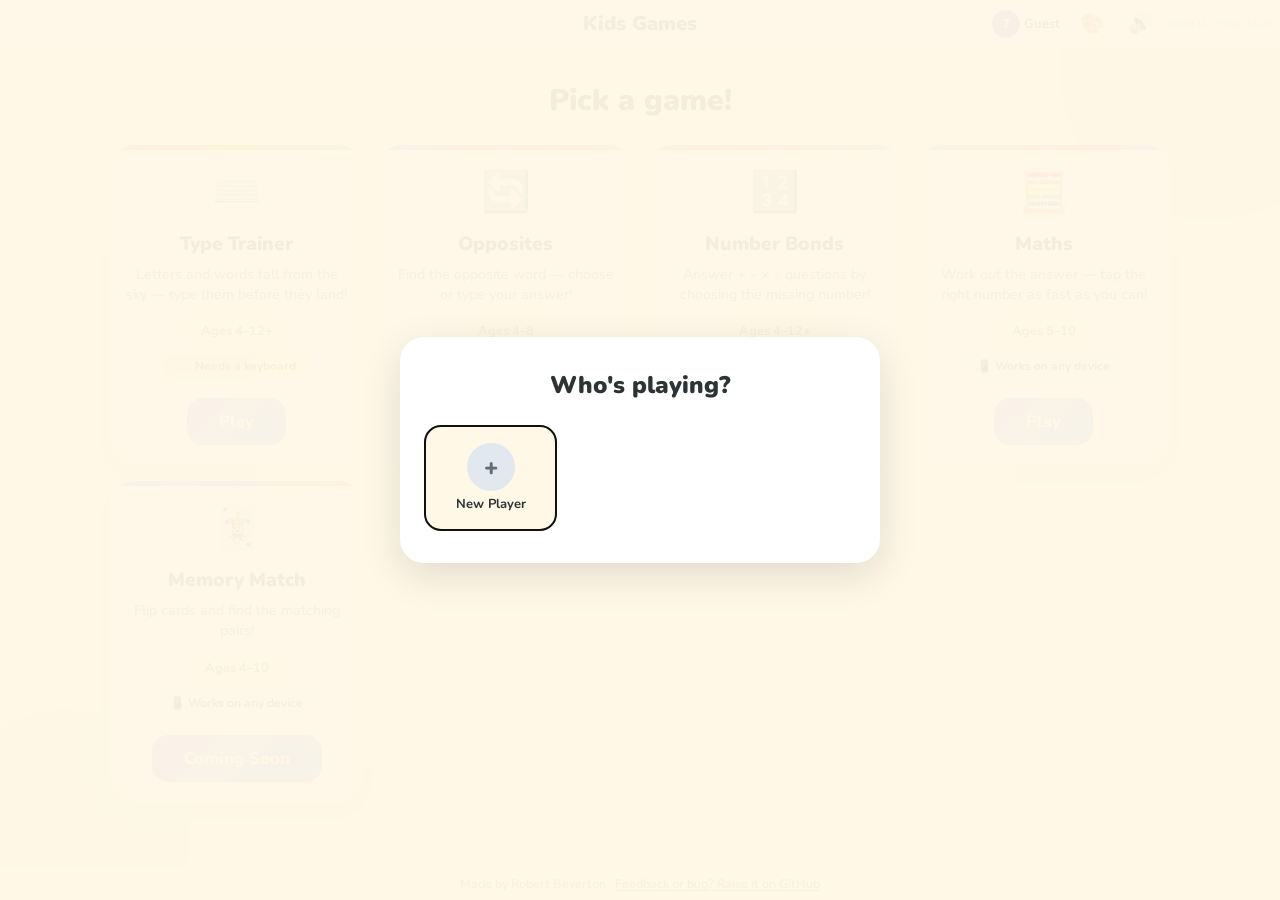
==== commit d830c547: "build: rebuild docs after UI improvements" ====
--- a/docs/index.html
+++ b/docs/index.html
@@ -929,7 +929,7 @@
   </button>
 
   <!-- Build version — injected by build.sh -->
-  <span class="kg-shell__version" title="Build version">0237b15 25 Mar 13:07</span>
+  <span class="kg-shell__version" title="Build version">cce6132 25 Mar 15:25</span>
 </div>
 
 <!-- Player select overlay -->
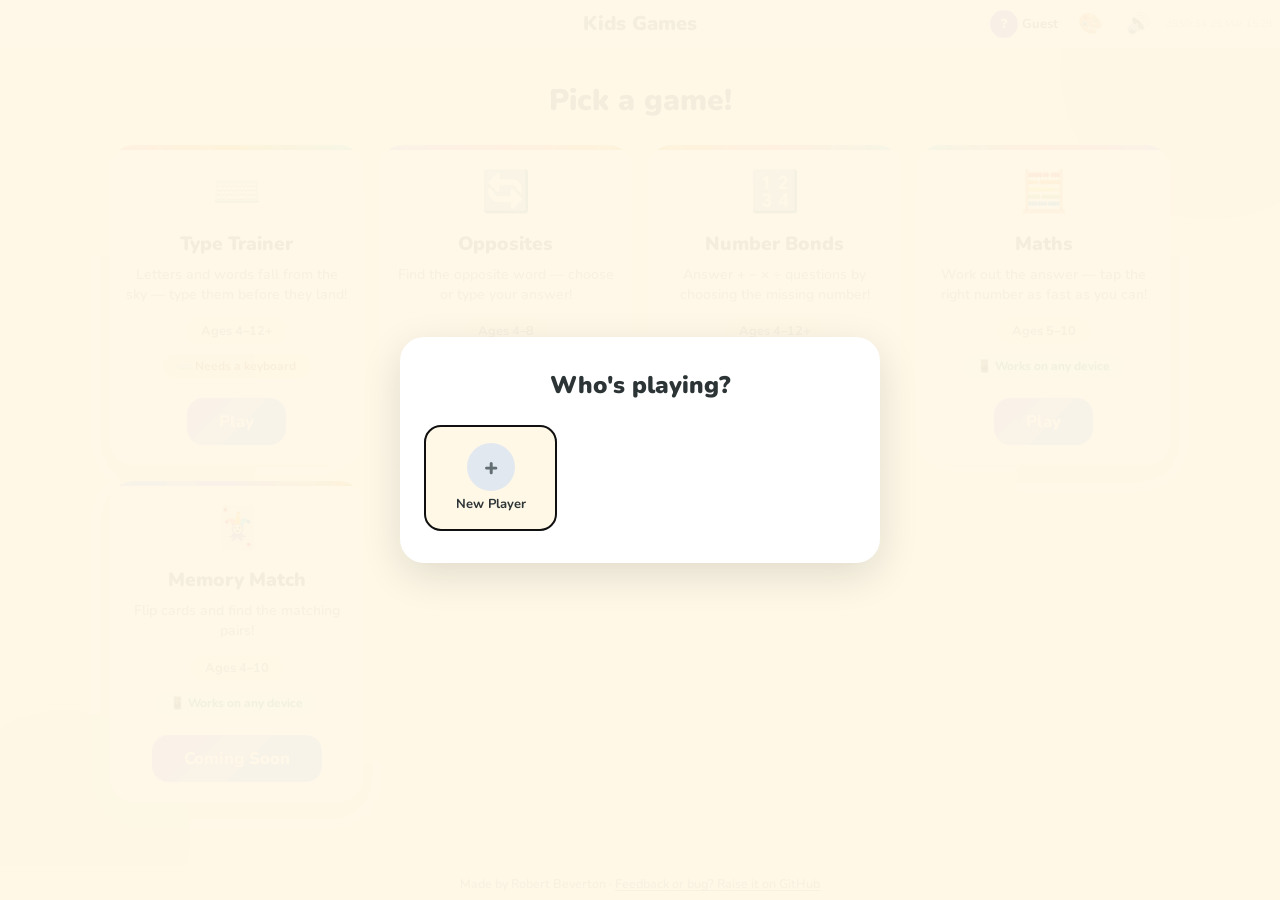
==== commit 355f4912: "fix: use input event for live complexity preview on number fields" ====
--- a/docs/index.html
+++ b/docs/index.html
@@ -929,7 +929,7 @@
   </button>
 
   <!-- Build version — injected by build.sh -->
-  <span class="kg-shell__version" title="Build version">cce6132 25 Mar 15:25</span>
+  <span class="kg-shell__version" title="Build version">d830c54 25 Mar 15:29</span>
 </div>
 
 <!-- Player select overlay -->
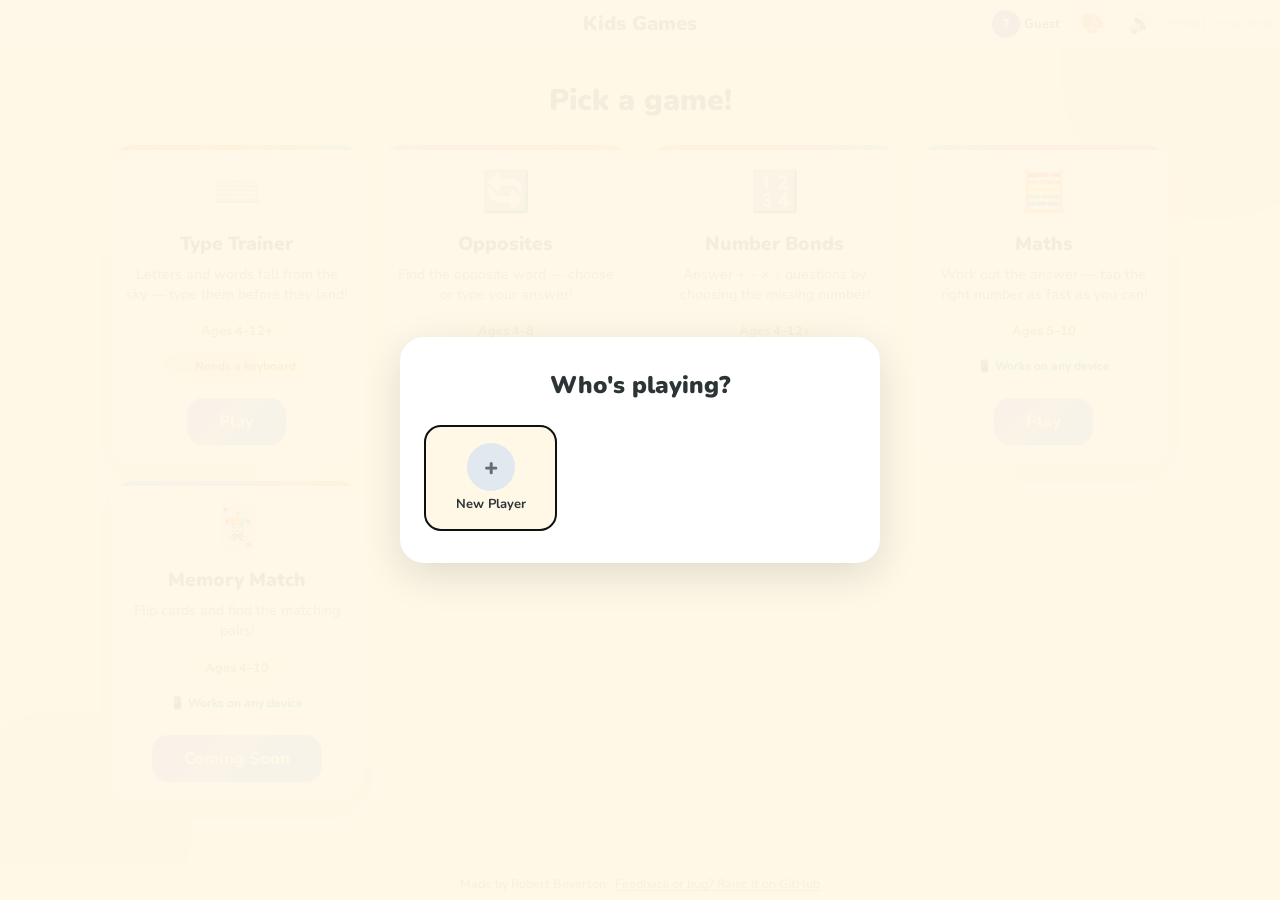
==== commit 9d99a18d: "fix: keep active toggle text visible on hover" ====
--- a/docs/index.html
+++ b/docs/index.html
@@ -929,7 +929,7 @@
   </button>
 
   <!-- Build version — injected by build.sh -->
-  <span class="kg-shell__version" title="Build version">d830c54 25 Mar 15:29</span>
+  <span class="kg-shell__version" title="Build version">355f491 25 Mar 15:50</span>
 </div>
 
 <!-- Player select overlay -->
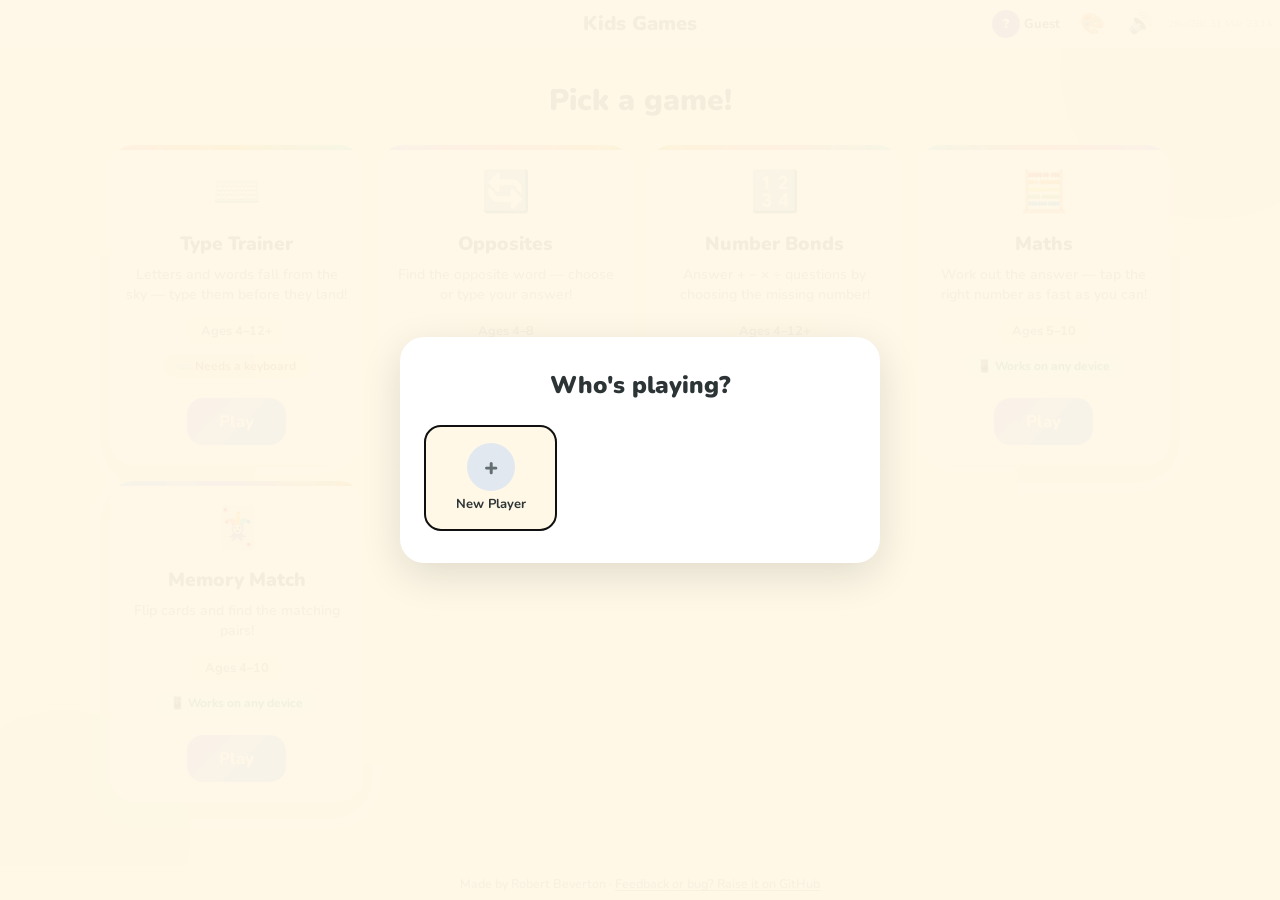
==== commit c3eb4914: "feat(memory-match): update hub and docs — remove coming-soon, game is live" ====
--- a/docs/index.html
+++ b/docs/index.html
@@ -929,7 +929,7 @@
   </button>
 
   <!-- Build version — injected by build.sh -->
-  <span class="kg-shell__version" title="Build version">355f491 25 Mar 15:50</span>
+  <span class="kg-shell__version" title="Build version">29ea28c 31 Mar 23:14</span>
 </div>
 
 <!-- Player select overlay -->
@@ -1034,7 +1034,7 @@
       <div class="game-desc">Flip cards and find the matching pairs!</div>
       <div class="game-badge">Ages 4–10</div>
       <div class="device-badge any-device">📱 Works on any device</div>
-      <span class="play-btn">Coming Soon</span>
+      <span class="play-btn">Play</span>
     </a>
   </div>
 </div>
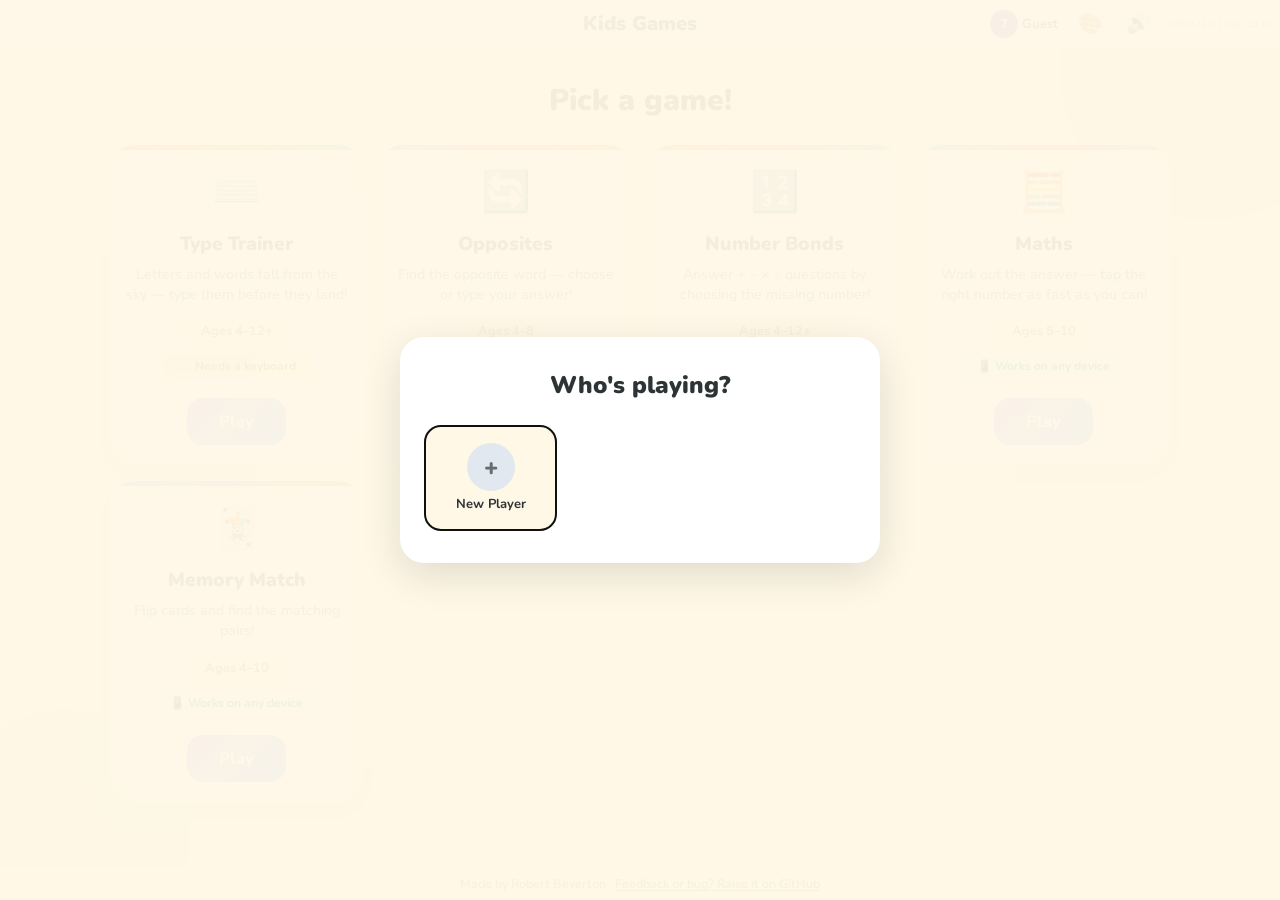
==== commit 196cd047: "build: rebuild docs after memory-match implementation" ====
--- a/docs/index.html
+++ b/docs/index.html
@@ -929,7 +929,7 @@
   </button>
 
   <!-- Build version — injected by build.sh -->
-  <span class="kg-shell__version" title="Build version">29ea28c 31 Mar 23:14</span>
+  <span class="kg-shell__version" title="Build version">8e82121 31 Mar 23:18</span>
 </div>
 
 <!-- Player select overlay -->
